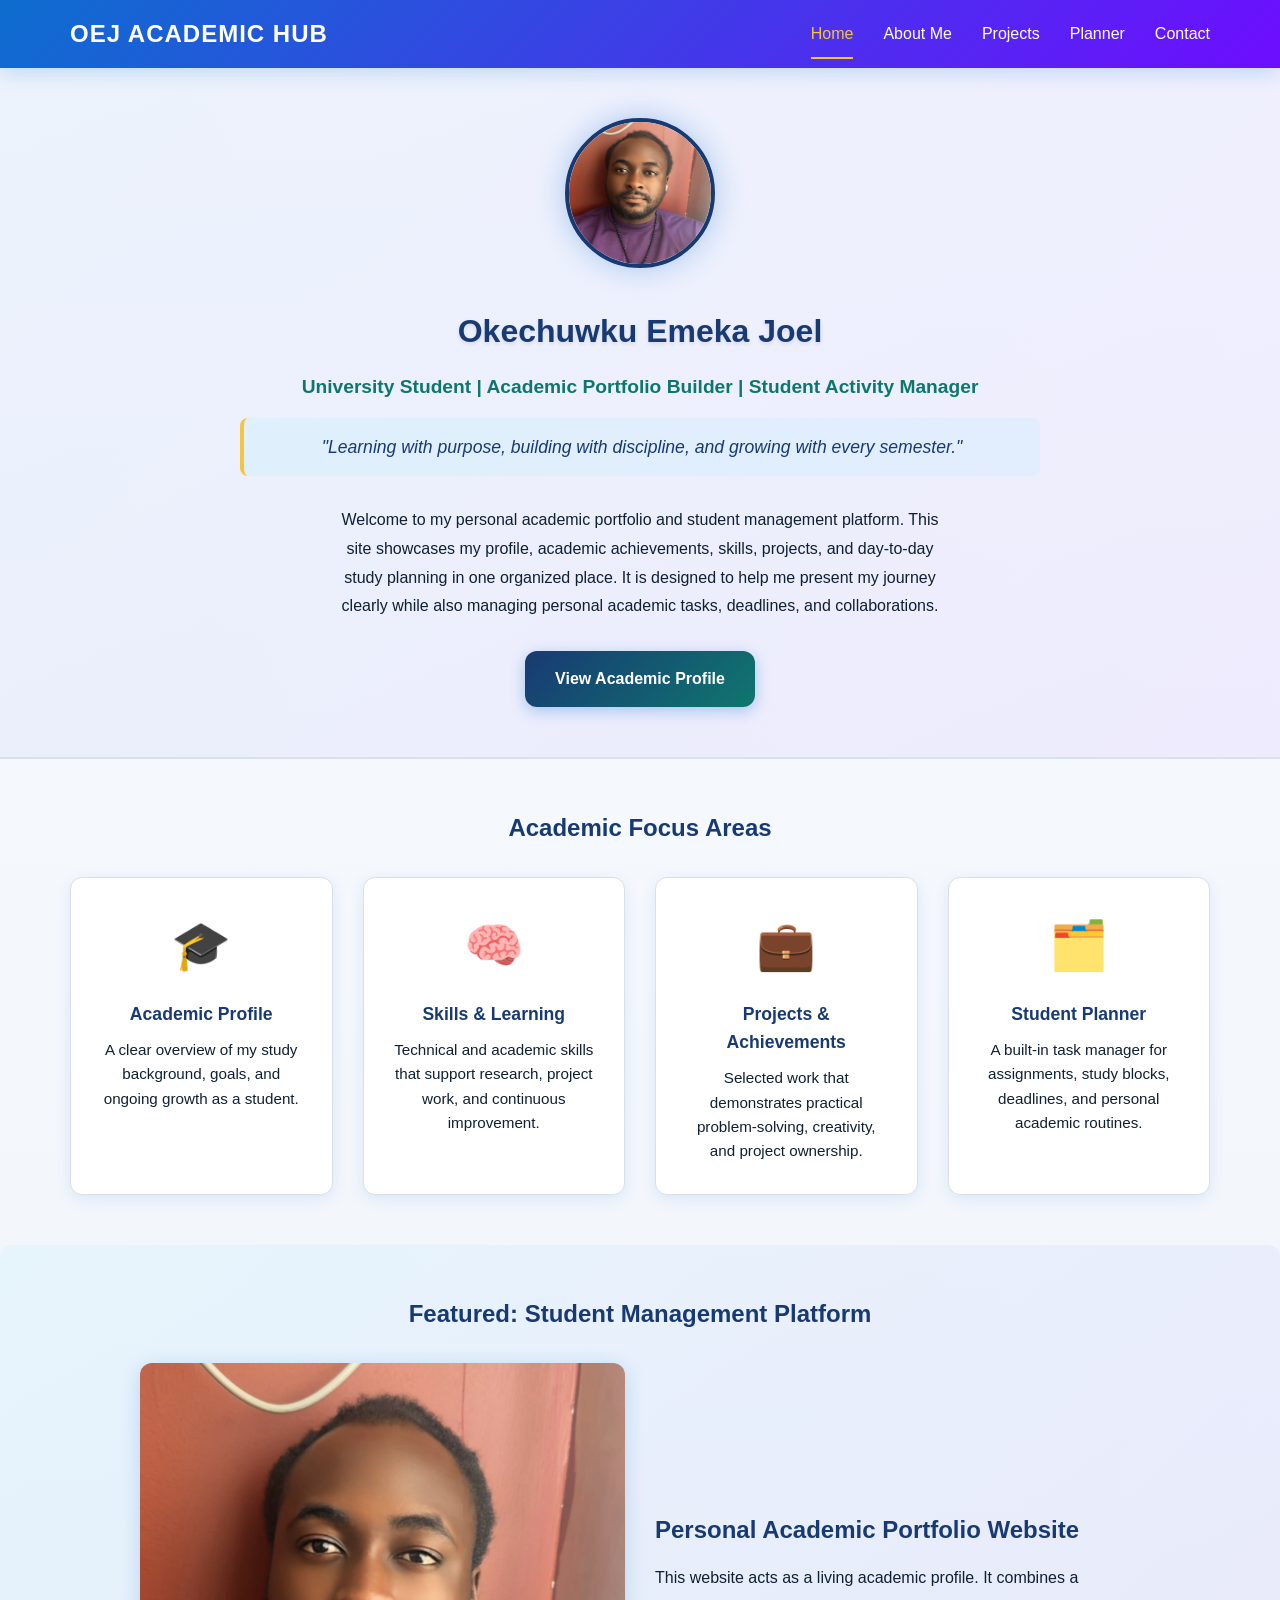
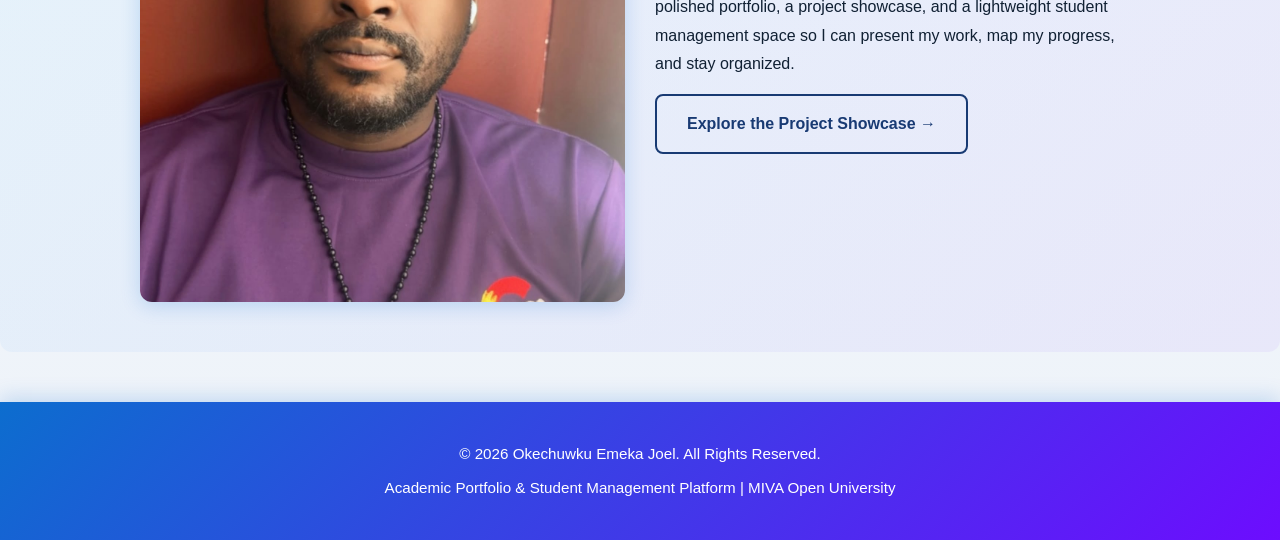
==== index.html @ 058bc2bf "Refactor portfolio into academic student hub" ====
<!DOCTYPE html>
<html lang="en">
<head>
    <!-- Meta tags for character encoding and viewport responsiveness -->
    <meta charset="UTF-8">
    <meta name="viewport" content="width=device-width, initial-scale=1.0">
    <title>Okechuwku Emeka Joel | Academic Portfolio & Student Hub</title>
    
    <!-- Link to external CSS stylesheet -->
    <link rel="stylesheet" href="css/style.css">
</head>
<body>
    <!-- Navigation bar with links to all pages -->
    <nav class="navbar">
        <div class="nav-container">
            <!-- Logo/Brand name -->
            <div class="nav-logo">
                <a href="index.html">OEJ Academic Hub</a>
            </div>
            
            <!-- Navigation menu items -->
            <ul class="nav-menu">
                <li class="nav-item">
                    <a href="index.html" class="nav-link active">Home</a>
                </li>
                <li class="nav-item">
                    <a href="about.html" class="nav-link">About Me</a>
                </li>
                <li class="nav-item">
                    <a href="projects.html" class="nav-link">Projects</a>
                </li>
                <li class="nav-item">
                    <a href="planner.html" class="nav-link">Planner</a>
                </li>
                <li class="nav-item">
                    <a href="contact.html" class="nav-link">Contact</a>
                </li>
            </ul>
        </div>
    </nav>

    <!-- Main content area -->
    <main>
        <!-- Hero section with welcome message -->
        <section class="hero">
            <div class="hero-content">
                <img src="Images/profile.jpg" alt="Okechuwku Emeka Joel" class="hero-image">

                <h1 class="hero-title">Okechuwku Emeka Joel</h1>

                <p class="hero-subtitle">University Student | Academic Portfolio Builder | Student Activity Manager</p>

                <p class="hero-motto">"Learning with purpose, building with discipline, and growing with every semester."</p>

                <p class="hero-bio">
                    Welcome to my personal academic portfolio and student management platform. This site showcases my profile, 
                    academic achievements, skills, projects, and day-to-day study planning in one organized place. It is designed 
                    to help me present my journey clearly while also managing personal academic tasks, deadlines, and collaborations.
                </p>

                <a href="about.html" class="cta-button">View Academic Profile</a>
            </div>
        </section>

        <!-- Highlights section showcasing key areas -->
        <section class="highlights">
            <h2>Academic Focus Areas</h2>
            
            <div class="highlights-grid">
                <div class="highlight-card">
                    <div class="highlight-icon">🎓</div>
                    <h3>Academic Profile</h3>
                    <p>A clear overview of my study background, goals, and ongoing growth as a student.</p>
                </div>

                <div class="highlight-card">
                    <div class="highlight-icon">🧠</div>
                    <h3>Skills & Learning</h3>
                    <p>Technical and academic skills that support research, project work, and continuous improvement.</p>
                </div>

                <div class="highlight-card">
                    <div class="highlight-icon">💼</div>
                    <h3>Projects & Achievements</h3>
                    <p>Selected work that demonstrates practical problem-solving, creativity, and project ownership.</p>
                </div>

                <div class="highlight-card">
                    <div class="highlight-icon">🗂️</div>
                    <h3>Student Planner</h3>
                    <p>A built-in task manager for assignments, study blocks, deadlines, and personal academic routines.</p>
                </div>
            </div>
        </section>

        <!-- Featured project preview section -->
        <section class="featured-project">
            <h2>Featured: Student Management Platform</h2>
            <div class="featured-content">
                <img src="Images/profile.jpg" alt="Academic portfolio preview" class="featured-image">
                <div class="featured-text">
                    <h3>Personal Academic Portfolio Website</h3>
                    <p>
                        This website acts as a living academic profile. It combines a polished portfolio, a project showcase, 
                        and a lightweight student management space so I can present my work, map my progress, and stay organized.
                    </p>
                    <a href="projects.html" class="project-link">Explore the Project Showcase →</a>
                </div>
            </div>
        </section>
    </main>

    <!-- Footer section with copyright information -->
    <footer>
        <p>&copy; 2026 Okechuwku Emeka Joel. All Rights Reserved.</p>
        <p>Academic Portfolio & Student Management Platform | MIVA Open University</p>
    </footer>
</body>
</html>
---- css/style.css ----
/* ============================================
   GLOBAL STYLES & CSS VARIABLES
   ============================================ */

/* Define custom CSS variables for consistent theming */
:root {
    /* Color scheme - Cool, futuristic light theme */
    --primary-color: #0066cc;        /* Bright cyber blue */
    --secondary-color: #00d4ff;      /* Cyan accent */
    --accent-color: #6600ff;         /* Purple accent */
    --dark-text: #1a1a2e;            /* Dark text color */
    --light-text: #ffffff;           /* Light text color */
    --light-bg: #f0f4f8;             /* Light background */
    --border-color: #e0e6ed;         /* Border color */
    --success-color: #00cc88;        /* Success green */
    --warning-color: #ff9900;        /* Warning orange */
    --error-color: #ff3333;          /* Error red */
    
    /* Typography */
    --font-primary: 'Segoe UI', Tahoma, Geneva, Verdana, sans-serif;
    --font-size-base: 16px;
    --font-size-lg: 24px;
    --font-size-xl: 32px;
    
    /* Spacing */
    --spacing-xs: 5px;
    --spacing-sm: 10px;
    --spacing-md: 15px;
    --spacing-lg: 30px;
    --spacing-xl: 50px;
    
    /* Border radius for modern look */
    --border-radius-sm: 4px;
    --border-radius-md: 8px;
    --border-radius-lg: 12px;
    
    /* Transitions for smooth animations */
    --transition: all 0.3s ease;
    --transition-fast: all 0.15s ease;
}

/* ============================================
   RESET & BASE STYLES
   ============================================ */

/* Remove default margins and padding */
* {
    margin: 0;
    padding: 0;
    box-sizing: border-box;
}

/* Body styling */
body {
    font-family: var(--font-primary);
    font-size: var(--font-size-base);
    line-height: 1.6;
    color: var(--dark-text);
    background-color: var(--light-bg);
}

/* Remove default link styling */
a {
    text-decoration: none;
    color: inherit;
}

/* List styling */
ul {
    list-style: none;
}

/* ============================================
   NAVIGATION BAR
   ============================================ */

/* Navigation bar container */
.navbar {
    background: linear-gradient(135deg, rgba(0, 102, 204, 0.95) 0%, rgba(102, 0, 255, 0.95) 100%);
    box-shadow: 0 4px 20px rgba(0, 102, 204, 0.2);
    position: sticky;
    top: 0;
    z-index: 100;
    transition: var(--transition);
}

/* Navigation inner container */
.nav-container {
    max-width: 1200px;
    margin: 0 auto;
    display: flex;
    justify-content: space-between;
    align-items: center;
    padding: var(--spacing-md) var(--spacing-lg);
}

/* Logo styling */
.nav-logo a {
    font-size: var(--font-size-lg);
    font-weight: 700;
    color: var(--light-text);
    text-transform: uppercase;
    letter-spacing: 1px;
    transition: var(--transition);
}

/* Logo hover effect */
.nav-logo a:hover {
    color: var(--secondary-color);
    text-shadow: 0 0 10px var(--secondary-color);
}

/* Navigation menu styling */
.nav-menu {
    display: flex;
    gap: var(--spacing-lg);
}

/* Navigation menu items */
.nav-item {
    position: relative;
}

/* Navigation links */
.nav-link {
    color: var(--light-text);
    font-weight: 500;
    transition: var(--transition);
    padding: var(--spacing-md) 0;
    border-bottom: 2px solid transparent;
}

/* Active navigation link */
.nav-link.active,
.nav-link:hover {
    color: var(--secondary-color);
    border-bottom-color: var(--secondary-color);
}

/* ============================================
   HERO SECTION
   ============================================ */

/* Hero section styling */
.hero {
    background: linear-gradient(135deg, rgba(0, 102, 204, 0.05) 0%, rgba(102, 0, 255, 0.05) 100%);
    padding: var(--spacing-xl) var(--spacing-lg);
    text-align: center;
    border-bottom: 2px solid var(--border-color);
}

/* Hero content wrapper */
.hero-content {
    max-width: 800px;
    margin: 0 auto;
    animation: fadeIn 0.8s ease;
}

/* Hero profile image */
.hero-image {
    width: 150px;
    height: 150px;
    border-radius: 50%;
    border: 4px solid var(--primary-color);
    margin-bottom: var(--spacing-lg);
    box-shadow: 0 0 30px rgba(0, 102, 204, 0.3);
    transition: var(--transition);
}

/* Hero image hover effect */
.hero-image:hover {
    transform: scale(1.05);
    box-shadow: 0 0 40px var(--secondary-color);
}

/* Hero title */
.hero-title {
    font-size: var(--font-size-xl);
    font-weight: 700;
    color: var(--primary-color);
    margin-bottom: var(--spacing-md);
    text-shadow: 0 2px 4px rgba(0, 0, 0, 0.1);
}

/* Hero subtitle */
.hero-subtitle {
    font-size: 1.2rem;
    color: var(--accent-color);
    margin-bottom: var(--spacing-md);
    font-weight: 600;
}

/* Hero motto */
.hero-motto {
    font-size: 1.1rem;
    color: var(--primary-color);
    font-style: italic;
    margin-bottom: var(--spacing-lg);
    padding: var(--spacing-md);
    border-left: 4px solid var(--secondary-color);
    background: rgba(0, 212, 255, 0.05);
    border-radius: var(--border-radius-md);
}

/* Hero biography */
.hero-bio {
    font-size: 1rem;
    color: var(--dark-text);
    margin-bottom: var(--spacing-lg);
    line-height: 1.8;
    max-width: 600px;
    margin-left: auto;
    margin-right: auto;
}

/* Call-to-action button */
.cta-button {
    display: inline-block;
    background: linear-gradient(135deg, var(--primary-color) 0%, var(--accent-color) 100%);
    color: var(--light-text);
    padding: var(--spacing-md) var(--spacing-lg);
    border-radius: var(--border-radius-lg);
    font-weight: 600;
    transition: var(--transition);
    box-shadow: 0 4px 15px rgba(0, 102, 204, 0.3);
    cursor: pointer;
    border: none;
}

/* Button hover effect */
.cta-button:hover {
    transform: translateY(-2px);
    box-shadow: 0 8px 25px rgba(0, 102, 204, 0.5);
}

/* ============================================
   HIGHLIGHTS SECTION
   ============================================ */

/* Highlights section */
.highlights {
    max-width: 1200px;
    margin: var(--spacing-xl) auto;
    padding: 0 var(--spacing-lg);
}

/* Highlights title */
.highlights h2 {
    text-align: center;
    font-size: var(--font-size-lg);
    color: var(--primary-color);
    margin-bottom: var(--spacing-lg);
}

/* Highlights grid layout */
.highlights-grid {
    display: grid;
    grid-template-columns: repeat(auto-fit, minmax(250px, 1fr));
    gap: var(--spacing-lg);
}

/* Highlight card styling */
.highlight-card {
    background: var(--light-text);
    padding: var(--spacing-lg);
    border-radius: var(--border-radius-lg);
    text-align: center;
    box-shadow: 0 4px 15px rgba(0, 102, 204, 0.1);
    transition: var(--transition);
    border: 1px solid var(--border-color);
}

/* Highlight card hover effect */
.highlight-card:hover {
    transform: translateY(-5px);
    box-shadow: 0 8px 30px rgba(0, 102, 204, 0.2);
    border-color: var(--secondary-color);
}

/* Highlight icon */
.highlight-icon {
    font-size: 3rem;
    margin-bottom: var(--spacing-md);
}

/* Highlight card heading */
.highlight-card h3 {
    color: var(--primary-color);
    margin-bottom: var(--spacing-sm);
    font-size: 1.1rem;
}

/* Highlight card paragraph */
.highlight-card p {
    color: var(--dark-text);
    font-size: 0.95rem;
    line-height: 1.6;
}

/* ============================================
   FEATURED PROJECT SECTION
   ============================================ */

/* Featured project section */
.featured-project {
    background: linear-gradient(135deg, rgba(0, 212, 255, 0.05) 0%, rgba(102, 0, 255, 0.05) 100%);
    padding: var(--spacing-xl) var(--spacing-lg);
    margin: var(--spacing-xl) 0;
    border-radius: var(--border-radius-lg);
}

/* Featured project heading */
.featured-project h2 {
    text-align: center;
    font-size: var(--font-size-lg);
    color: var(--primary-color);
    margin-bottom: var(--spacing-lg);
}

/* Featured content layout */
.featured-content {
    max-width: 1000px;
    margin: 0 auto;
    display: grid;
    grid-template-columns: 1fr 1fr;
    gap: var(--spacing-lg);
    align-items: center;
}

/* Featured image */
.featured-image {
    width: 100%;
    border-radius: var(--border-radius-lg);
    box-shadow: 0 4px 20px rgba(0, 102, 204, 0.2);
    transition: var(--transition);
}

/* Featured image hover effect */
.featured-image:hover {
    transform: scale(1.02);
}

/* Featured text content */
.featured-text h3 {
    font-size: 1.5rem;
    color: var(--primary-color);
    margin-bottom: var(--spacing-md);
}

/* Featured text paragraph */
.featured-text p {
    color: var(--dark-text);
    margin-bottom: var(--spacing-md);
    line-height: 1.8;
}

/* Project link button */
.project-link {
    display: inline-block;
    color: var(--primary-color);
    font-weight: 600;
    padding: var(--spacing-md) var(--spacing-lg);
    border: 2px solid var(--primary-color);
    border-radius: var(--border-radius-md);
    transition: var(--transition);
}

/* Project link hover effect */
.project-link:hover {
    background: var(--primary-color);
    color: var(--light-text);
}

/* ============================================
   PAGE HEADER SECTION
   ============================================ */

/* Page header styling */
.page-header {
    background: linear-gradient(135deg, rgba(0, 102, 204, 0.1) 0%, rgba(102, 0, 255, 0.1) 100%);
    padding: var(--spacing-xl) var(--spacing-lg);
    text-align: center;
    border-bottom: 2px solid var(--border-color);
    margin-bottom: var(--spacing-xl);
}

/* Page header title */
.page-header h1 {
    font-size: var(--font-size-xl);
    color: var(--primary-color);
    margin-bottom: var(--spacing-md);
}

/* Page header subtitle */
.page-header p {
    font-size: 1.1rem;
    color: var(--accent-color);
}

/* ============================================
   ABOUT SECTION
   ============================================ */

/* About section styling */
.about-section {
    max-width: 1200px;
    margin: var(--spacing-xl) auto;
    padding: 0 var(--spacing-lg);
}

/* Alternate about section styling */
.about-section.alternate {
    background: rgba(0, 212, 255, 0.03);
    padding: var(--spacing-xl) var(--spacing-lg);
    border-radius: var(--border-radius-lg);
}

/* About container layout */
.about-container {
    display: grid;
    grid-template-columns: 1fr 1fr;
    gap: var(--spacing-lg);
    align-items: center;
}

/* About text column */
.about-text-column h2 {
    font-size: var(--font-size-lg);
    color: var(--primary-color);
    margin-bottom: var(--spacing-md);
}

/* About text paragraph */
.about-text-column p {
    color: var(--dark-text);
    margin-bottom: var(--spacing-md);
    line-height: 1.8;
}

/* Aspirations list */
.aspirations-list {
    list-style-position: inside;
    margin: var(--spacing-md) 0;
}

/* Aspirations list item */
.aspirations-list li {
    color: var(--dark-text);
    margin-bottom: var(--spacing-sm);
    padding-left: var(--spacing-md);
    border-left: 2px solid var(--secondary-color);
    padding-left: var(--spacing-md);
}

/* About image column */
.about-image-column {
    text-align: center;
}

/* About images */
.about-image {
    max-width: 100%;
    border-radius: var(--border-radius-lg);
    box-shadow: 0 4px 20px rgba(0, 102, 204, 0.2);
}

/* ============================================
   SKILLS SECTION
   ============================================ */

/* Skills section */
.skills-section {
    max-width: 1200px;
    margin: var(--spacing-xl) auto;
    padding: 0 var(--spacing-lg);
}

/* Section subtitle */
.section-subtitle {
    text-align: center;
    color: var(--accent-color);
    margin-bottom: var(--spacing-lg);
}

/* Skills table styling */
.skills-table {
    width: 100%;
    border-collapse: collapse;
    background: var(--light-text);
    border-radius: var(--border-radius-lg);
    overflow: hidden;
    box-shadow: 0 4px 15px rgba(0, 102, 204, 0.1);
}

/* Table header */
.skills-table thead {
    background: linear-gradient(135deg, var(--primary-color) 0%, var(--accent-color) 100%);
    color: var(--light-text);
}

/* Table header cells */
.skills-table th {
    padding: var(--spacing-md);
    text-align: left;
    font-weight: 600;
}

/* Table data cells */
.skills-table td {
    padding: var(--spacing-md);
    border-bottom: 1px solid var(--border-color);
}

/* Table rows hover effect */
.skills-table tbody tr:hover {
    background: rgba(0, 212, 255, 0.05);
}

/* Proficiency labels */
.proficiency-advanced {
    color: var(--success-color);
    font-weight: 600;
}

.proficiency-intermediate {
    color: var(--warning-color);
    font-weight: 600;
}

/* ============================================
   HOBBIES SECTION
   ============================================ */

/* Hobbies section */
.hobbies-section {
    max-width: 1200px;
    margin: var(--spacing-xl) auto;
    padding: 0 var(--spacing-lg);
}

/* Hobbies section heading */
.hobbies-section h2 {
    text-align: center;
    font-size: var(--font-size-lg);
    color: var(--primary-color);
    margin-bottom: var(--spacing-lg);
}

/* Hobbies grid layout */
.hobbies-grid {
    display: grid;
    grid-template-columns: repeat(auto-fit, minmax(250px, 1fr));
    gap: var(--spacing-lg);
}

/* Hobby card styling */
.hobby-card {
    background: var(--light-text);
    padding: var(--spacing-lg);
    border-radius: var(--border-radius-lg);
    text-align: center;
    box-shadow: 0 4px 15px rgba(0, 102, 204, 0.1);
    transition: var(--transition);
    border: 2px solid transparent;
}

/* Hobby card hover effect */
.hobby-card:hover {
    border-color: var(--secondary-color);
    box-shadow: 0 8px 25px rgba(0, 212, 255, 0.2);
    transform: translateY(-3px);
}

/* Hobby icon */
.hobby-icon {
    font-size: 2.5rem;
    margin-bottom: var(--spacing-md);
}

/* Hobby card heading */
.hobby-card h3 {
    color: var(--primary-color);
    margin-bottom: var(--spacing-sm);
}

/* Hobby card text */
.hobby-card p {
    color: var(--dark-text);
    font-size: 0.95rem;
}

/* ============================================
   PROJECTS SECTION
   ============================================ */

/* Projects section */
.projects-section {
    max-width: 1200px;
    margin: var(--spacing-xl) auto;
    padding: 0 var(--spacing-lg);
}

/* Projects container */
.projects-container {
    display: grid;
    grid-template-columns: repeat(auto-fit, minmax(350px, 1fr));
    gap: var(--spacing-lg);
}

/* Project card styling */
.project-card {
    background: var(--light-text);
    border-radius: var(--border-radius-lg);
    overflow: hidden;
    box-shadow: 0 4px 15px rgba(0, 102, 204, 0.1);
    transition: var(--transition);
    border: 1px solid var(--border-color);
}

/* Project card hover effect */
.project-card:hover {
    transform: translateY(-8px);
    box-shadow: 0 12px 30px rgba(0, 102, 204, 0.2);
}

/* Project image wrapper */
.project-image-wrapper {
    position: relative;
    overflow: hidden;
    height: 250px;
}

/* Project image */
.project-image {
    width: 100%;
    height: 100%;
    object-fit: cover;
    transition: var(--transition);
}

/* Project card hover image effect */
.project-card:hover .project-image {
    transform: scale(1.08);
}

/* Project overlay on hover */
.project-overlay {
    position: absolute;
    top: 0;
    left: 0;
    width: 100%;
    height: 100%;
    background: rgba(0, 102, 204, 0.85);
    display: flex;
    align-items: center;
    justify-content: center;
    opacity: 0;
    transition: var(--transition);
}

/* Project card hover overlay effect */
.project-card:hover .project-overlay {
    opacity: 1;
}

/* Project visit button */
.project-visit-btn {
    background: var(--secondary-color);
    color: var(--dark-text);
    padding: var(--spacing-md) var(--spacing-lg);
    border-radius: var(--border-radius-md);
    font-weight: 600;
    transition: var(--transition);
}

/* Project visit button hover */
.project-visit-btn:hover {
    background: var(--light-text);
}

/* Project content */
.project-content {
    padding: var(--spacing-lg);
}

/* Project heading */
.project-content h3 {
    color: var(--primary-color);
    margin-bottom: var(--spacing-sm);
    font-size: 1.2rem;
}

/* Project category */
.project-category {
    color: var(--accent-color);
    font-size: 0.85rem;
    margin-bottom: var(--spacing-md);
    font-weight: 600;
}

/* Project description */
.project-description {
    color: var(--dark-text);
    margin-bottom: var(--spacing-md);
    line-height: 1.6;
    font-size: 0.95rem;
}

/* Project tech tags container */
.project-tech {
    display: flex;
    flex-wrap: wrap;
    gap: var(--spacing-sm);
    margin-bottom: var(--spacing-md);
}

/* Tech tag styling */
.tech-tag {
    background: rgba(0, 102, 204, 0.1);
    color: var(--primary-color);
    padding: var(--spacing-xs) var(--spacing-sm);
    border-radius: var(--border-radius-sm);
    font-size: 0.8rem;
    border: 1px solid rgba(0, 102, 204, 0.2);
}

/* Project links container */
.project-links {
    display: flex;
    gap: var(--spacing-md);
}

/* Project link button */
.project-link-btn {
    flex: 1;
    text-align: center;
    padding: var(--spacing-md);
    background: var(--primary-color);
    color: var(--light-text);
    border-radius: var(--border-radius-md);
    font-weight: 600;
    transition: var(--transition);
    border: 2px solid var(--primary-color);
}

/* Project link button hover */
.project-link-btn:hover {
    background: transparent;
    color: var(--primary-color);
}

/* Secondary project link button */
.project-link-btn.secondary {
    background: transparent;
    color: var(--primary-color);
    border-color: var(--primary-color);
}

/* Secondary project link button hover */
.project-link-btn.secondary:hover {
    background: var(--primary-color);
    color: var(--light-text);
}

/* ============================================
   PROJECT STATS SECTION
   ============================================ */

/* Project stats section */
.project-stats {
    max-width: 1200px;
    margin: var(--spacing-xl) auto;
    padding: var(--spacing-xl) var(--spacing-lg);
    background: linear-gradient(135deg, rgba(0, 102, 204, 0.05) 0%, rgba(102, 0, 255, 0.05) 100%);
    border-radius: var(--border-radius-lg);
}

/* Project stats heading */
.project-stats h2 {
    text-align: center;
    color: var(--primary-color);
    margin-bottom: var(--spacing-lg);
}

/* Stats grid */
.stats-grid {
    display: grid;
    grid-template-columns: repeat(auto-fit, minmax(200px, 1fr));
    gap: var(--spacing-lg);
}

/* Stat box styling */
.stat-box {
    background: var(--light-text);
    padding: var(--spacing-lg);
    border-radius: var(--border-radius-lg);
    text-align: center;
    box-shadow: 0 4px 15px rgba(0, 102, 204, 0.1);
    transition: var(--transition);
}

/* Stat box hover effect */
.stat-box:hover {
    transform: translateY(-5px);
    box-shadow: 0 8px 25px rgba(0, 102, 204, 0.2);
}

/* Stat number */
.stat-box h3 {
    font-size: var(--font-size-lg);
    color: var(--primary-color);
    margin-bottom: var(--spacing-md);
}

/* Stat label */
.stat-box p {
    color: var(--dark-text);
    font-weight: 600;
}

/* ============================================
   PLANNER SECTION
   ============================================ */

/* Planner section */
.planner-section {
    max-width: 1200px;
    margin: var(--spacing-xl) auto;
    padding: 0 var(--spacing-lg);
}

/* Planner container */
.planner-container {
    display: grid;
    grid-template-columns: 1fr 1fr;
    gap: var(--spacing-lg);
}

/* Task input container */
.task-input-container {
    background: var(--light-text);
    padding: var(--spacing-lg);
    border-radius: var(--border-radius-lg);
    box-shadow: 0 4px 15px rgba(0, 102, 204, 0.1);
}

/* Task form styling */
.task-form {
    display: flex;
    flex-direction: column;
}

/* Form group */
.form-group {
    margin-bottom: var(--spacing-lg);
}

/* Form label */
.form-group label {
    display: block;
    margin-bottom: var(--spacing-sm);
    font-weight: 600;
    color: var(--primary-color);
}

/* Form input fields */
.form-group input,
.form-group textarea,
.form-group select {
    width: 100%;
    padding: var(--spacing-md);
    border: 1px solid var(--border-color);
    border-radius: var(--border-radius-md);
    font-family: var(--font-primary);
    font-size: var(--font-size-base);
    transition: var(--transition);
}

/* Form field focus effect */
.form-group input:focus,
.form-group textarea:focus,
.form-group select:focus {
    outline: none;
    border-color: var(--primary-color);
    box-shadow: 0 0 0 3px rgba(0, 102, 204, 0.1);
}

/* Add task button */
.add-task-btn {
    background: linear-gradient(135deg, var(--primary-color) 0%, var(--accent-color) 100%);
    color: var(--light-text);
    padding: var(--spacing-md) var(--spacing-lg);
    border: none;
    border-radius: var(--border-radius-md);
    font-weight: 600;
    cursor: pointer;
    transition: var(--transition);
}

/* Add task button hover */
.add-task-btn:hover {
    transform: translateY(-2px);
    box-shadow: 0 4px 15px rgba(0, 102, 204, 0.3);
}

/* Planner stats */
.planner-stats {
    display: grid;
    grid-template-columns: 1fr;
    gap: var(--spacing-md);
}

/* Stat item */
.stat-item {
    background: var(--light-text);
    padding: var(--spacing-md) var(--spacing-lg);
    border-radius: var(--border-radius-md);
    display: flex;
    justify-content: space-between;
    align-items: center;
    box-shadow: 0 2px 10px rgba(0, 102, 204, 0.1);
}

/* Stat label */
.stat-label {
    color: var(--dark-text);
    font-weight: 600;
}

/* Stat value */
.stat-value {
    color: var(--primary-color);
    font-size: 1.3rem;
    font-weight: 700;
}

/* Clear all button */
.clear-all-btn {
    background: var(--error-color);
    color: var(--light-text);
    padding: var(--spacing-md);
    border: none;
    border-radius: var(--border-radius-md);
    font-weight: 600;
    cursor: pointer;
    transition: var(--transition);
}

/* Clear all button hover */
.clear-all-btn:hover {
    background: #cc0000;
}

/* Tasks list container */
.tasks-list-container {
    grid-column: 1 / -1;
    background: var(--light-text);
    padding: var(--spacing-lg);
    border-radius: var(--border-radius-lg);
    box-shadow: 0 4px 15px rgba(0, 102, 204, 0.1);
}

/* Filter buttons */
.filter-buttons {
    display: flex;
    gap: var(--spacing-md);
    margin-bottom: var(--spacing-lg);
}

/* Filter button */
.filter-btn {
    padding: var(--spacing-md) var(--spacing-lg);
    background: transparent;
    border: 2px solid var(--border-color);
    border-radius: var(--border-radius-md);
    cursor: pointer;
    transition: var(--transition);
    color: var(--dark-text);
    font-weight: 600;
}

/* Active filter button */
.filter-btn.active {
    background: var(--primary-color);
    border-color: var(--primary-color);
    color: var(--light-text);
}

/* Task list */
.task-list {
    list-style: none;
}

/* Task item styling */
.task-item {
    background: rgba(0, 212, 255, 0.03);
    padding: var(--spacing-md);
    margin-bottom: var(--spacing-md);
    border-left: 4px solid var(--secondary-color);
    border-radius: var(--border-radius-md);
    display: flex;
    justify-content: space-between;
    align-items: center;
    transition: var(--transition);
}

/* Task item hover effect */
.task-item:hover {
    box-shadow: 0 2px 8px rgba(0, 102, 204, 0.1);
}

/* Task item content */
.task-item-content {
    flex: 1;
}

/* Task item title */
.task-item-title {
    font-weight: 600;
    color: var(--dark-text);
    margin-bottom: var(--spacing-xs);
}

/* Task item completed style */
.task-item.completed .task-item-title {
    text-decoration: line-through;
    color: var(--success-color);
}

/* Task item due date */
.task-item-due {
    font-size: 0.85rem;
    color: var(--accent-color);
}

/* Task item priority */
.task-priority {
    display: inline-block;
    padding: var(--spacing-xs) var(--spacing-sm);
    border-radius: var(--border-radius-sm);
    font-size: 0.75rem;
    font-weight: 600;
    margin-right: var(--spacing-sm);
}

/* High priority */
.task-priority.high {
    background: rgba(255, 51, 51, 0.2);
    color: var(--error-color);
}

/* Medium priority */
.task-priority.medium {
    background: rgba(255, 153, 0, 0.2);
    color: var(--warning-color);
}

/* Low priority */
.task-priority.low {
    background: rgba(0, 204, 136, 0.2);
    color: var(--success-color);
}

/* Task buttons */
.task-buttons {
    display: flex;
    gap: var(--spacing-md);
}

/* Task action button */
.task-btn {
    padding: var(--spacing-sm) var(--spacing-md);
    border: none;
    border-radius: var(--border-radius-sm);
    cursor: pointer;
    font-weight: 600;
    transition: var(--transition);
    font-size: 0.85rem;
}

/* Complete button */
.complete-btn {
    background: var(--success-color);
    color: var(--light-text);
}

.complete-btn:hover {
    background: #00aa66;
}

/* Delete button */
.delete-btn {
    background: var(--error-color);
    color: var(--light-text);
}

.delete-btn:hover {
    background: #cc0000;
}

/* Empty state message */
.empty-state {
    text-align: center;
    padding: var(--spacing-xl);
    color: var(--accent-color);
    font-size: 1.1rem;
}

/* Planner tips section */
.planner-tips {
    max-width: 1200px;
    margin: var(--spacing-xl) auto;
    padding: var(--spacing-lg);
}

/* Tips list */
.tips-list {
    display: grid;
    grid-template-columns: repeat(auto-fit, minmax(250px, 1fr));
    gap: var(--spacing-lg);
}

/* Tips list item */
.tips-list li {
    background: var(--light-text);
    padding: var(--spacing-lg);
    border-radius: var(--border-radius-lg);
    border-left: 4px solid var(--secondary-color);
    box-shadow: 0 2px 10px rgba(0, 102, 204, 0.1);
}

/* Tips list item strong */
.tips-list li strong {
    color: var(--primary-color);
}

/* ============================================
   CONTACT SECTION
   ============================================ */

/* Contact section */
.contact-section {
    max-width: 1200px;
    margin: var(--spacing-xl) auto;
    padding: 0 var(--spacing-lg);
}

/* Contact container */
.contact-container {
    display: grid;
    grid-template-columns: 2fr 1fr;
    gap: var(--spacing-lg);
}

/* Contact form wrapper */
.contact-form-wrapper {
    background: var(--light-text);
    padding: var(--spacing-lg);
    border-radius: var(--border-radius-lg);
    box-shadow: 0 4px 15px rgba(0, 102, 204, 0.1);
}

/* Contact form heading */
.contact-form-wrapper h2 {
    color: var(--primary-color);
    margin-bottom: var(--spacing-lg);
}

/* Contact form */
.contact-form {
    display: flex;
    flex-direction: column;
}

/* Submit button */
.submit-btn {
    background: linear-gradient(135deg, var(--primary-color) 0%, var(--accent-color) 100%);
    color: var(--light-text);
    padding: var(--spacing-md) var(--spacing-lg);
    border: none;
    border-radius: var(--border-radius-md);
    font-weight: 600;
    cursor: pointer;
    transition: var(--transition);
}

/* Submit button hover */
.submit-btn:hover {
    transform: translateY(-2px);
    box-shadow: 0 4px 15px rgba(0, 102, 204, 0.3);
}

/* Error message */
.error-message {
    color: var(--error-color);
    font-size: 0.8rem;
    margin-top: var(--spacing-xs);
    display: none;
}

/* Show error message */
.error-message.show {
    display: block;
}

/* Success message */
.success-message {
    background: rgba(0, 204, 136, 0.1);
    color: var(--success-color);
    padding: var(--spacing-md);
    border-radius: var(--border-radius-md);
    margin-top: var(--spacing-lg);
    border-left: 4px solid var(--success-color);
    font-weight: 600;
}

/* Contact info */
.contact-info {
    background: var(--light-text);
    padding: var(--spacing-lg);
    border-radius: var(--border-radius-lg);
    box-shadow: 0 4px 15px rgba(0, 102, 204, 0.1);
    height: fit-content;
}

/* Contact info heading */
.contact-info h2 {
    color: var(--primary-color);
    margin-bottom: var(--spacing-lg);
}

/* Contact item */
.contact-item {
    margin-bottom: var(--spacing-lg);
}

/* Contact item heading */
.contact-item h3 {
    color: var(--primary-color);
    margin-bottom: var(--spacing-sm);
}

/* Contact item paragraph */
.contact-item p {
    color: var(--dark-text);
    line-height: 1.6;
}

/* Contact item link */
.contact-item a {
    color: var(--primary-color);
    transition: var(--transition);
}

/* Contact item link hover */
.contact-item a:hover {
    color: var(--secondary-color);
}

/* Social links */
.social-links {
    display: flex;
    gap: var(--spacing-md);
}

/* Social link button */
.social-link {
    display: inline-block;
    padding: var(--spacing-md) var(--spacing-lg);
    background: rgba(0, 102, 204, 0.1);
    color: var(--primary-color);
    border-radius: var(--border-radius-md);
    transition: var(--transition);
    border: 1px solid rgba(0, 102, 204, 0.2);
}

/* Social link hover effect */
.social-link:hover {
    background: var(--primary-color);
    color: var(--light-text);
}

/* Response time styling */
.response-time {
    background: linear-gradient(135deg, rgba(0, 212, 255, 0.05) 0%, rgba(102, 0, 255, 0.05) 100%);
    padding: var(--spacing-md);
    border-radius: var(--border-radius-md);
    border-left: 4px solid var(--secondary-color);
}

/* ============================================
   FAQ SECTION
   ============================================ */

/* FAQ section */
.faq-section {
    max-width: 1200px;
    margin: var(--spacing-xl) auto;
    padding: var(--spacing-xl) var(--spacing-lg);
}

/* FAQ heading */
.faq-section h2 {
    text-align: center;
    color: var(--primary-color);
    margin-bottom: var(--spacing-lg);
    font-size: var(--font-size-lg);
}

/* FAQ container */
.faq-container {
    display: grid;
    grid-template-columns: repeat(auto-fit, minmax(300px, 1fr));
    gap: var(--spacing-lg);
}

/* FAQ item styling */
.faq-item {
    background: var(--light-text);
    padding: var(--spacing-lg);
    border-radius: var(--border-radius-lg);
    box-shadow: 0 4px 15px rgba(0, 102, 204, 0.1);
    transition: var(--transition);
}

/* FAQ item hover effect */
.faq-item:hover {
    box-shadow: 0 8px 25px rgba(0, 102, 204, 0.2);
    transform: translateY(-3px);
}

/* FAQ item heading */
.faq-item h3 {
    color: var(--primary-color);
    margin-bottom: var(--spacing-md);
}

/* FAQ item paragraph */
.faq-item p {
    color: var(--dark-text);
    line-height: 1.8;
}

/* ============================================
   FOOTER
   ============================================ */

/* Footer styling */
footer {
    background: linear-gradient(135deg, rgba(0, 102, 204, 0.95) 0%, rgba(102, 0, 255, 0.95) 100%);
    color: var(--light-text);
    text-align: center;
    padding: var(--spacing-lg);
    margin-top: var(--spacing-xl);
    box-shadow: 0 -4px 20px rgba(0, 102, 204, 0.2);
}

/* Footer paragraph */
footer p {
    margin: var(--spacing-sm) 0;
    font-size: 0.95rem;
}

/* ============================================
   ANIMATIONS
   ============================================ */

/* Fade in animation */
@keyframes fadeIn {
    from {
        opacity: 0;
        transform: translateY(20px);
    }
    to {
        opacity: 1;
        transform: translateY(0);
    }
}

/* Slide in animation */
@keyframes slideIn {
    from {
        opacity: 0;
        transform: translateX(-20px);
    }
    to {
        opacity: 1;
        transform: translateX(0);
    }
}

/* ============================================
   RESPONSIVE DESIGN
   ============================================ */

/* Tablets and smaller screens */
@media (max-width: 768px) {
    /* Navigation menu stack vertically */
    .nav-menu {
        flex-direction: column;
        gap: var(--spacing-md);
    }
    
    /* Hero section adjust */
    .hero-title {
        font-size: 2rem;
    }
    
    /* About container single column */
    .about-container {
        grid-template-columns: 1fr;
    }
    
    /* Contact container single column */
    .contact-container {
        grid-template-columns: 1fr;
    }
    
    /* Planner container single column */
    .planner-container {
        grid-template-columns: 1fr;
    }
    
    /* Featured content single column */
    .featured-content {
        grid-template-columns: 1fr;
    }
    
    /* Table responsive */
    .skills-table {
        font-size: 0.9rem;
    }
    
    .skills-table th,
    .skills-table td {
        padding: var(--spacing-sm);
    }
}

/* Mobile phones */
@media (max-width: 480px) {
    /* Global spacing adjustment */
    :root {
        --spacing-lg: 20px;
        --spacing-xl: 30px;
        --font-size-lg: 20px;
        --font-size-xl: 24px;
    }
    
    /* Navigation container adjust */
    .nav-container {
        flex-direction: column;
        gap: var(--spacing-md);
    }
    
    /* Page header adjust */
    .page-header {
        padding: var(--spacing-lg);
    }
    
    /* Hero image smaller */
    .hero-image {
        width: 100px;
        height: 100px;
    }
    
    /* Grid single column on mobile */
    .highlights-grid,
    .hobbies-grid,
    .projects-container,
    .stats-grid,
    .faq-container {
        grid-template-columns: 1fr;
    }
    
    /* Filter buttons stack */
    .filter-buttons {
        flex-direction: column;
    }
    
    /* Task buttons adjust */
    .task-buttons {
        flex-direction: column;
    }
    
    /* Social links single column */
    .social-links {
        flex-direction: column;
    }
    
    .social-link {
        width: 100%;
        text-align: center;
    }
}

/* ============================================
   ACADEMIC PORTFOLIO OVERRIDES
   ============================================ */

:root {
    --primary-color: #183a73;
    --secondary-color: #f4c542;
    --accent-color: #0f766e;
    --dark-text: #102033;
    --light-text: #ffffff;
    --light-bg: #f6f8fb;
    --border-color: #d8e0ea;
    --success-color: #2d8f63;
    --warning-color: #c47f00;
    --error-color: #c24141;
}

body {
    background: linear-gradient(180deg, #f9fbff 0%, #eef3f9 100%);
}

.task-status {
    display: inline-block;
    margin-top: var(--spacing-sm);
    padding: 4px 10px;
    border-radius: 999px;
    font-size: 0.78rem;
    font-weight: 700;
    letter-spacing: 0.02em;
    text-transform: uppercase;
}

.task-status.soon {
    background: rgba(244, 197, 66, 0.18);
    color: #9a6700;
}

.task-status.today {
    background: rgba(45, 143, 99, 0.16);
    color: var(--success-color);
}

.task-status.overdue {
    background: rgba(194, 65, 65, 0.14);
    color: var(--error-color);
}

.task-item.completed .task-status {
    opacity: 0.75;
}
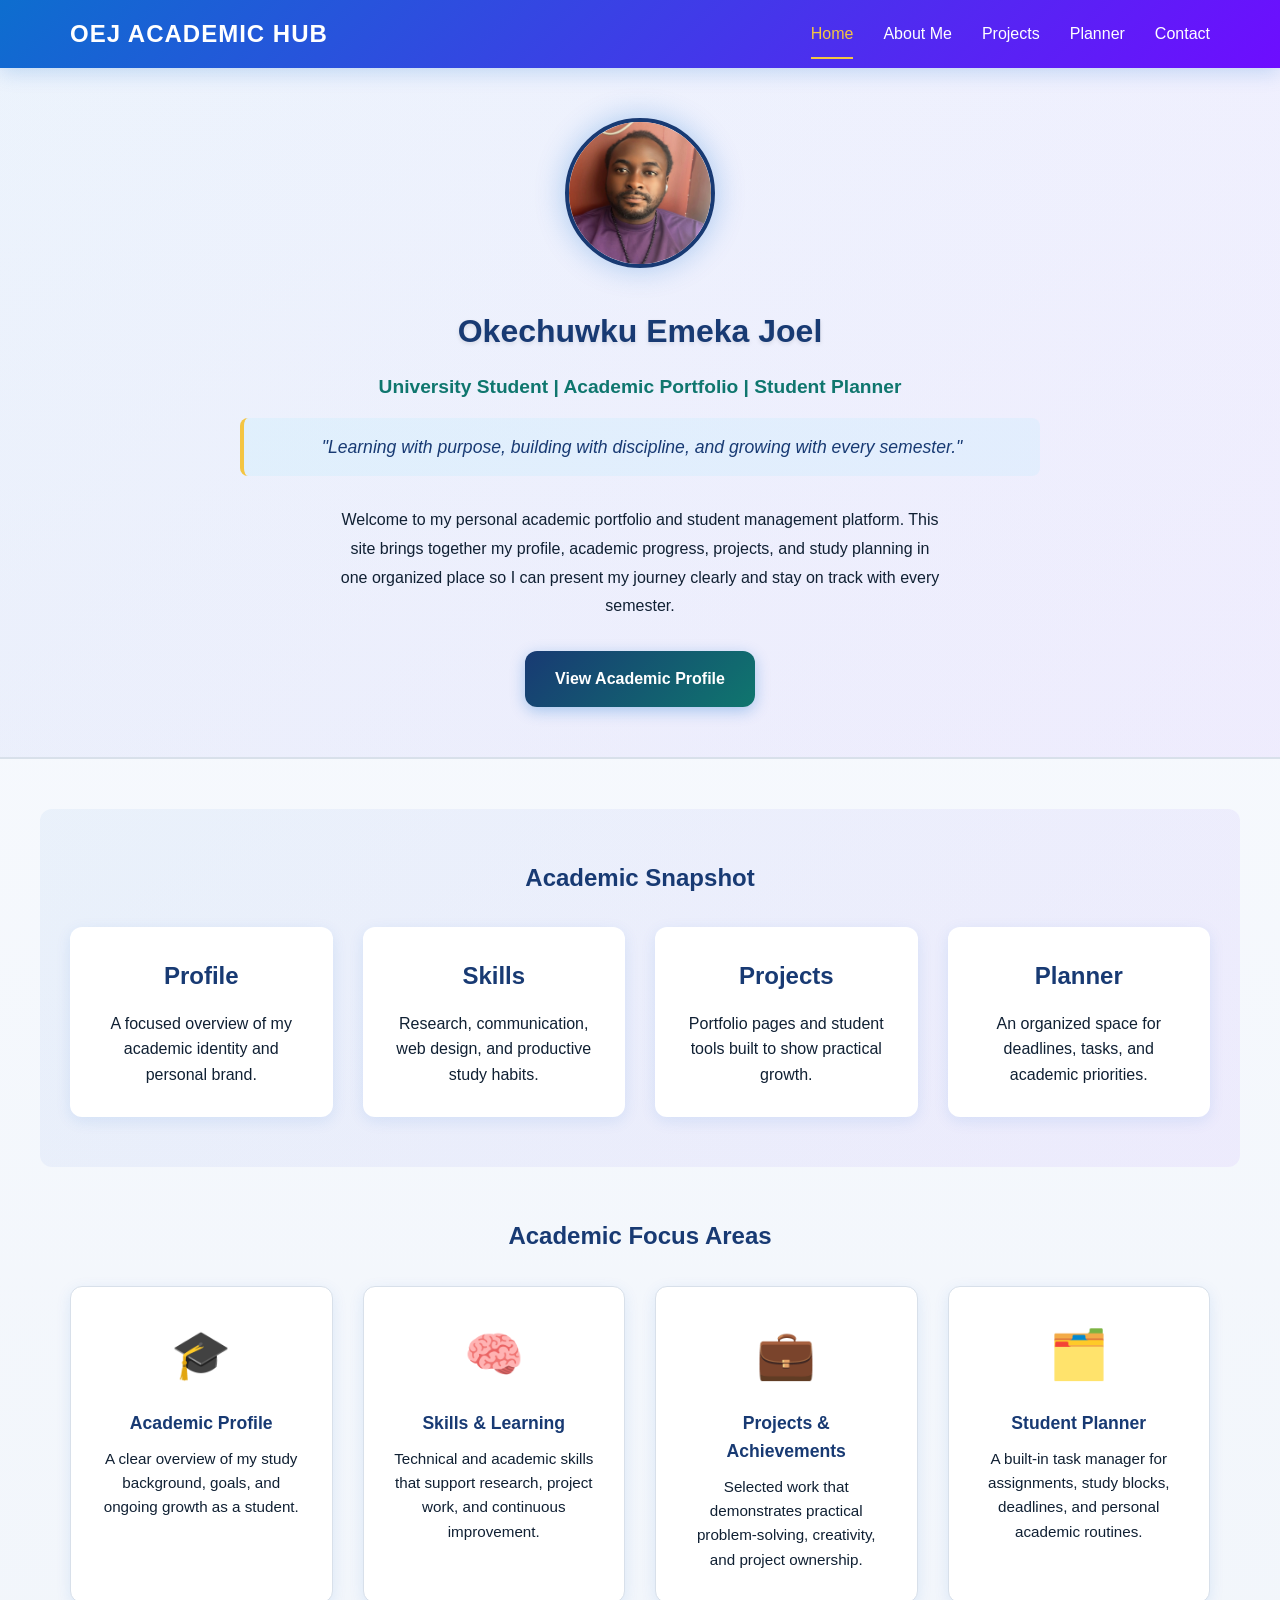
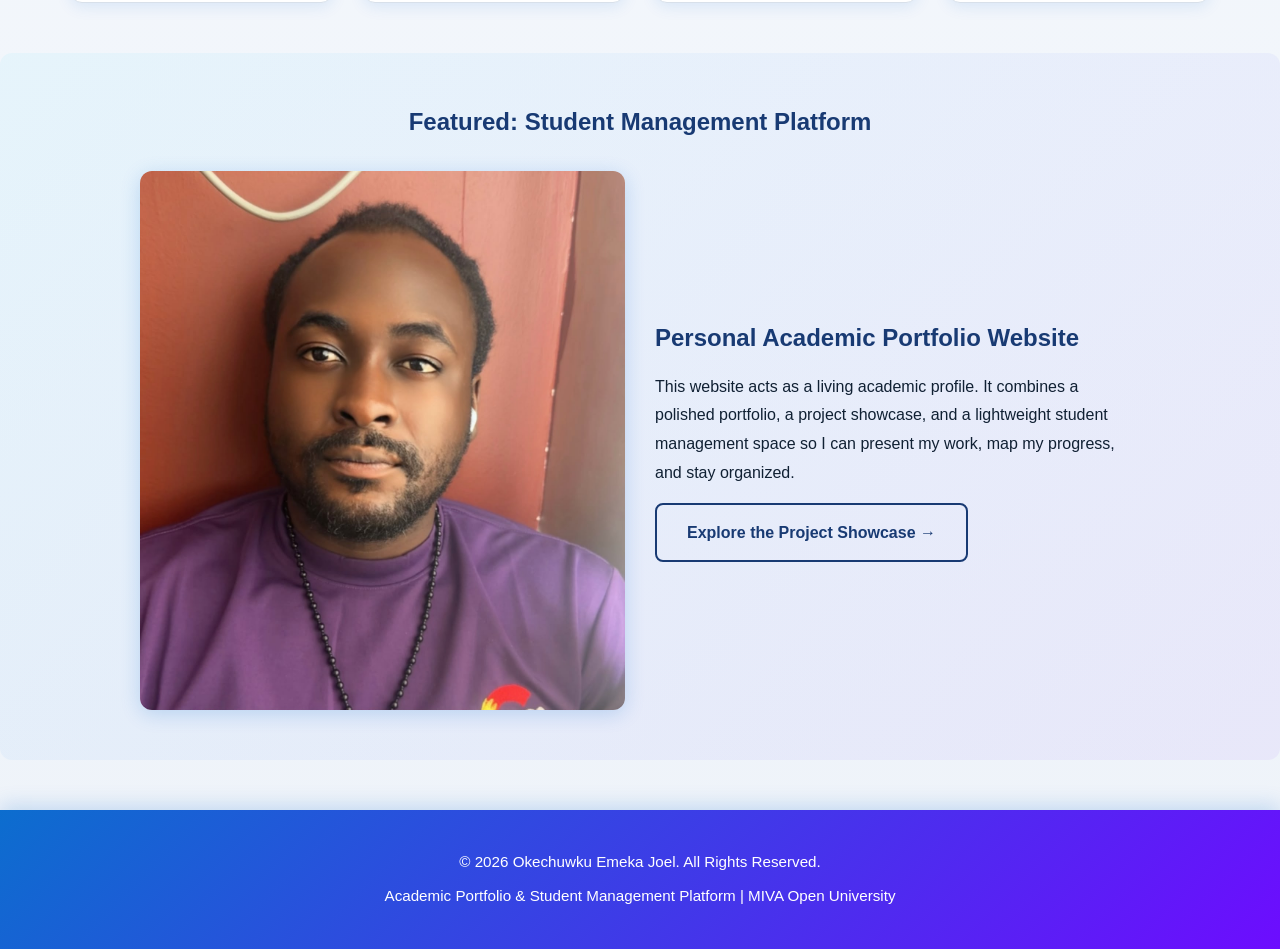
==== commit c55663f0: "Polish homepage with academic snapshot" ====
--- a/index.html
+++ b/index.html
@@ -48,17 +48,40 @@
 
                 <h1 class="hero-title">Okechuwku Emeka Joel</h1>
 
-                <p class="hero-subtitle">University Student | Academic Portfolio Builder | Student Activity Manager</p>
+                <p class="hero-subtitle">University Student | Academic Portfolio | Student Planner</p>
 
                 <p class="hero-motto">"Learning with purpose, building with discipline, and growing with every semester."</p>
 
                 <p class="hero-bio">
-                    Welcome to my personal academic portfolio and student management platform. This site showcases my profile, 
-                    academic achievements, skills, projects, and day-to-day study planning in one organized place. It is designed 
-                    to help me present my journey clearly while also managing personal academic tasks, deadlines, and collaborations.
+                    Welcome to my personal academic portfolio and student management platform. This site brings together my profile, 
+                    academic progress, projects, and study planning in one organized place so I can present my journey clearly and 
+                    stay on track with every semester.
                 </p>
 
                 <a href="about.html" class="cta-button">View Academic Profile</a>
+            </div>
+        </section>
+
+        <section class="project-stats">
+            <h2>Academic Snapshot</h2>
+
+            <div class="stats-grid">
+                <div class="stat-box">
+                    <h3>Profile</h3>
+                    <p>A focused overview of my academic identity and personal brand.</p>
+                </div>
+                <div class="stat-box">
+                    <h3>Skills</h3>
+                    <p>Research, communication, web design, and productive study habits.</p>
+                </div>
+                <div class="stat-box">
+                    <h3>Projects</h3>
+                    <p>Portfolio pages and student tools built to show practical growth.</p>
+                </div>
+                <div class="stat-box">
+                    <h3>Planner</h3>
+                    <p>An organized space for deadlines, tasks, and academic priorities.</p>
+                </div>
             </div>
         </section>
 
--- a/css/style.css
+++ b/css/style.css
@@ -775,6 +775,10 @@
     border-radius: var(--border-radius-lg);
 }
 
+.project-stats + .highlights {
+    margin-top: 0;
+}
+
 /* Project stats heading */
 .project-stats h2 {
     text-align: center;
@@ -816,6 +820,11 @@
 .stat-box p {
     color: var(--dark-text);
     font-weight: 600;
+}
+
+.project-stats .stat-box p {
+    font-weight: 500;
+    margin-top: var(--spacing-sm);
 }
 
 /* ============================================
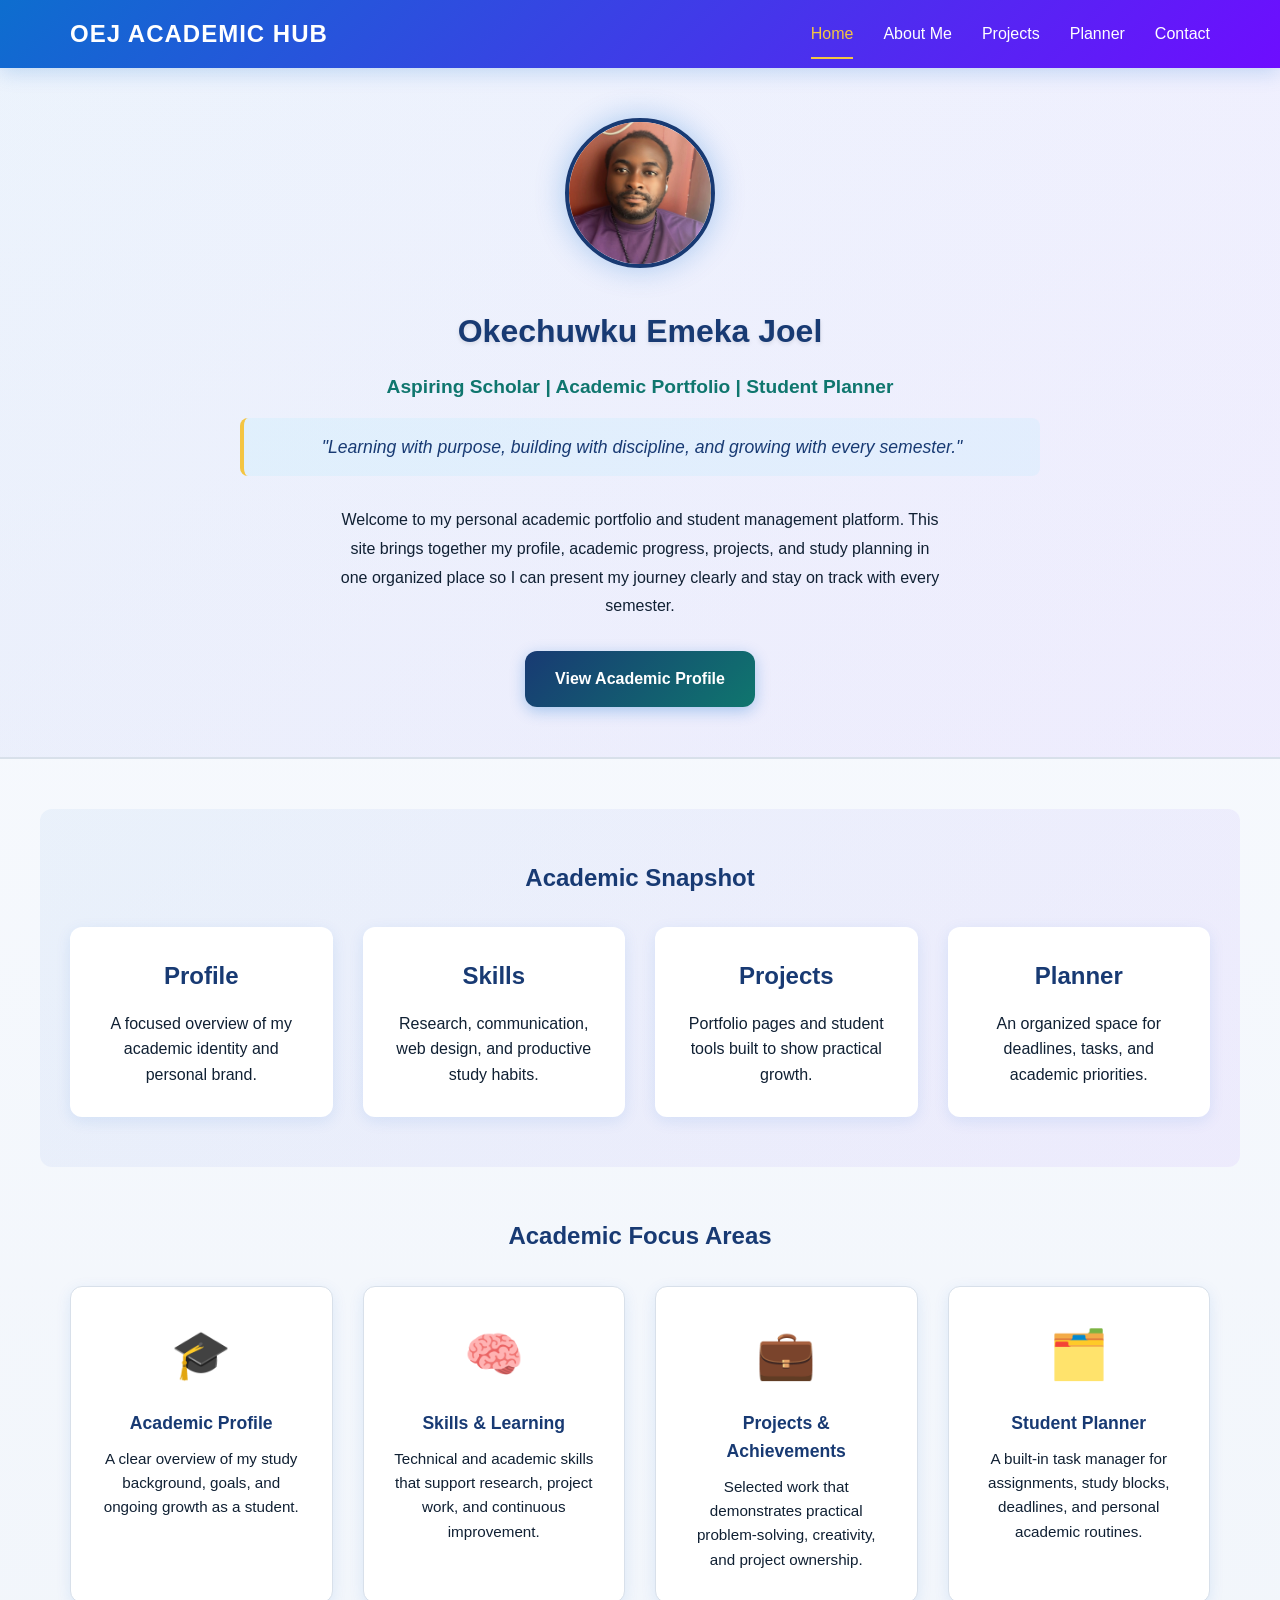
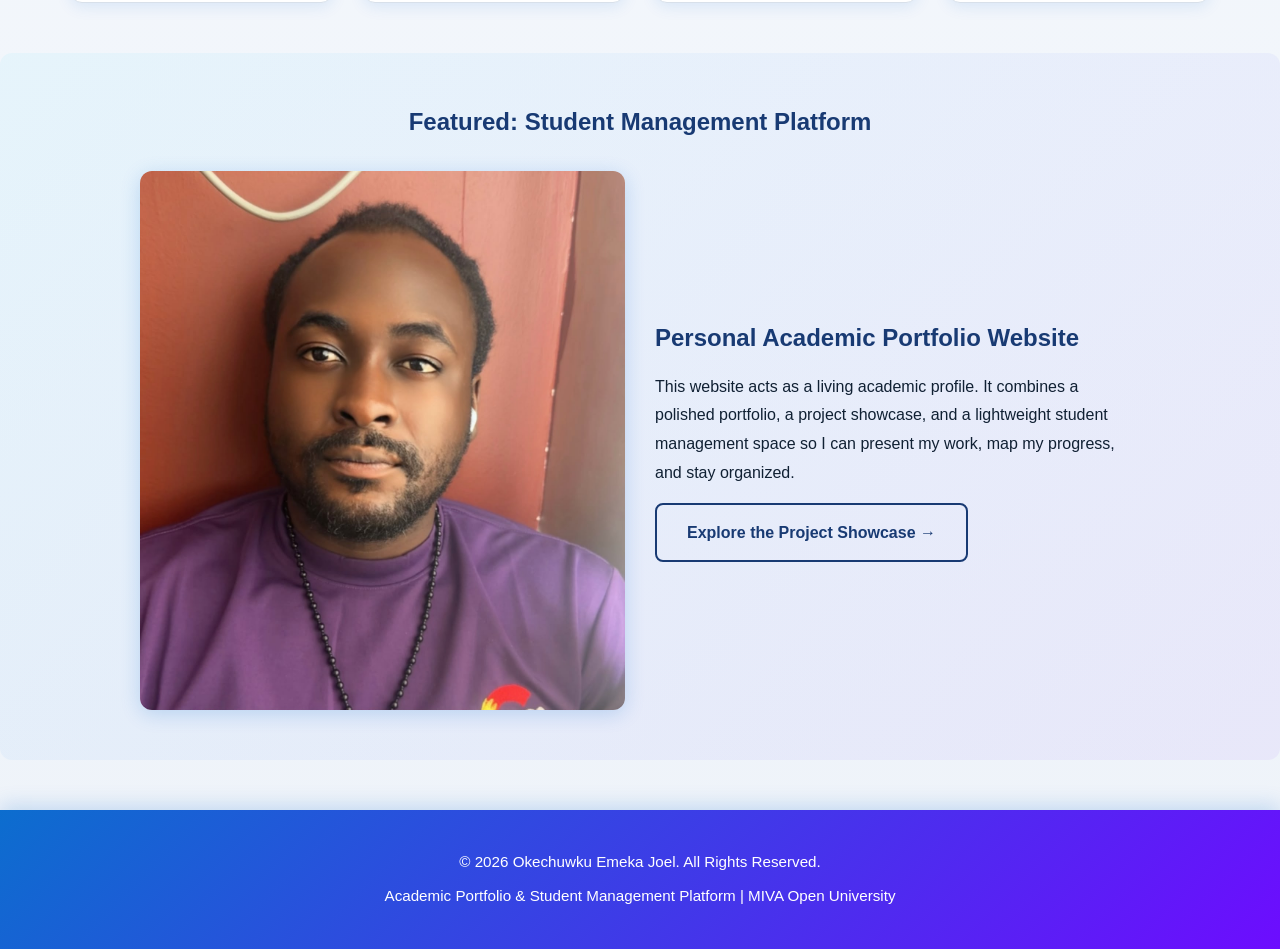
==== commit 86a0a8d1: "Refine homepage academic subtitle" ====
--- a/index.html
+++ b/index.html
@@ -48,7 +48,7 @@
 
                 <h1 class="hero-title">Okechuwku Emeka Joel</h1>
 
-                <p class="hero-subtitle">University Student | Academic Portfolio | Student Planner</p>
+                <p class="hero-subtitle">Aspiring Scholar | Academic Portfolio | Student Planner</p>
 
                 <p class="hero-motto">"Learning with purpose, building with discipline, and growing with every semester."</p>
 
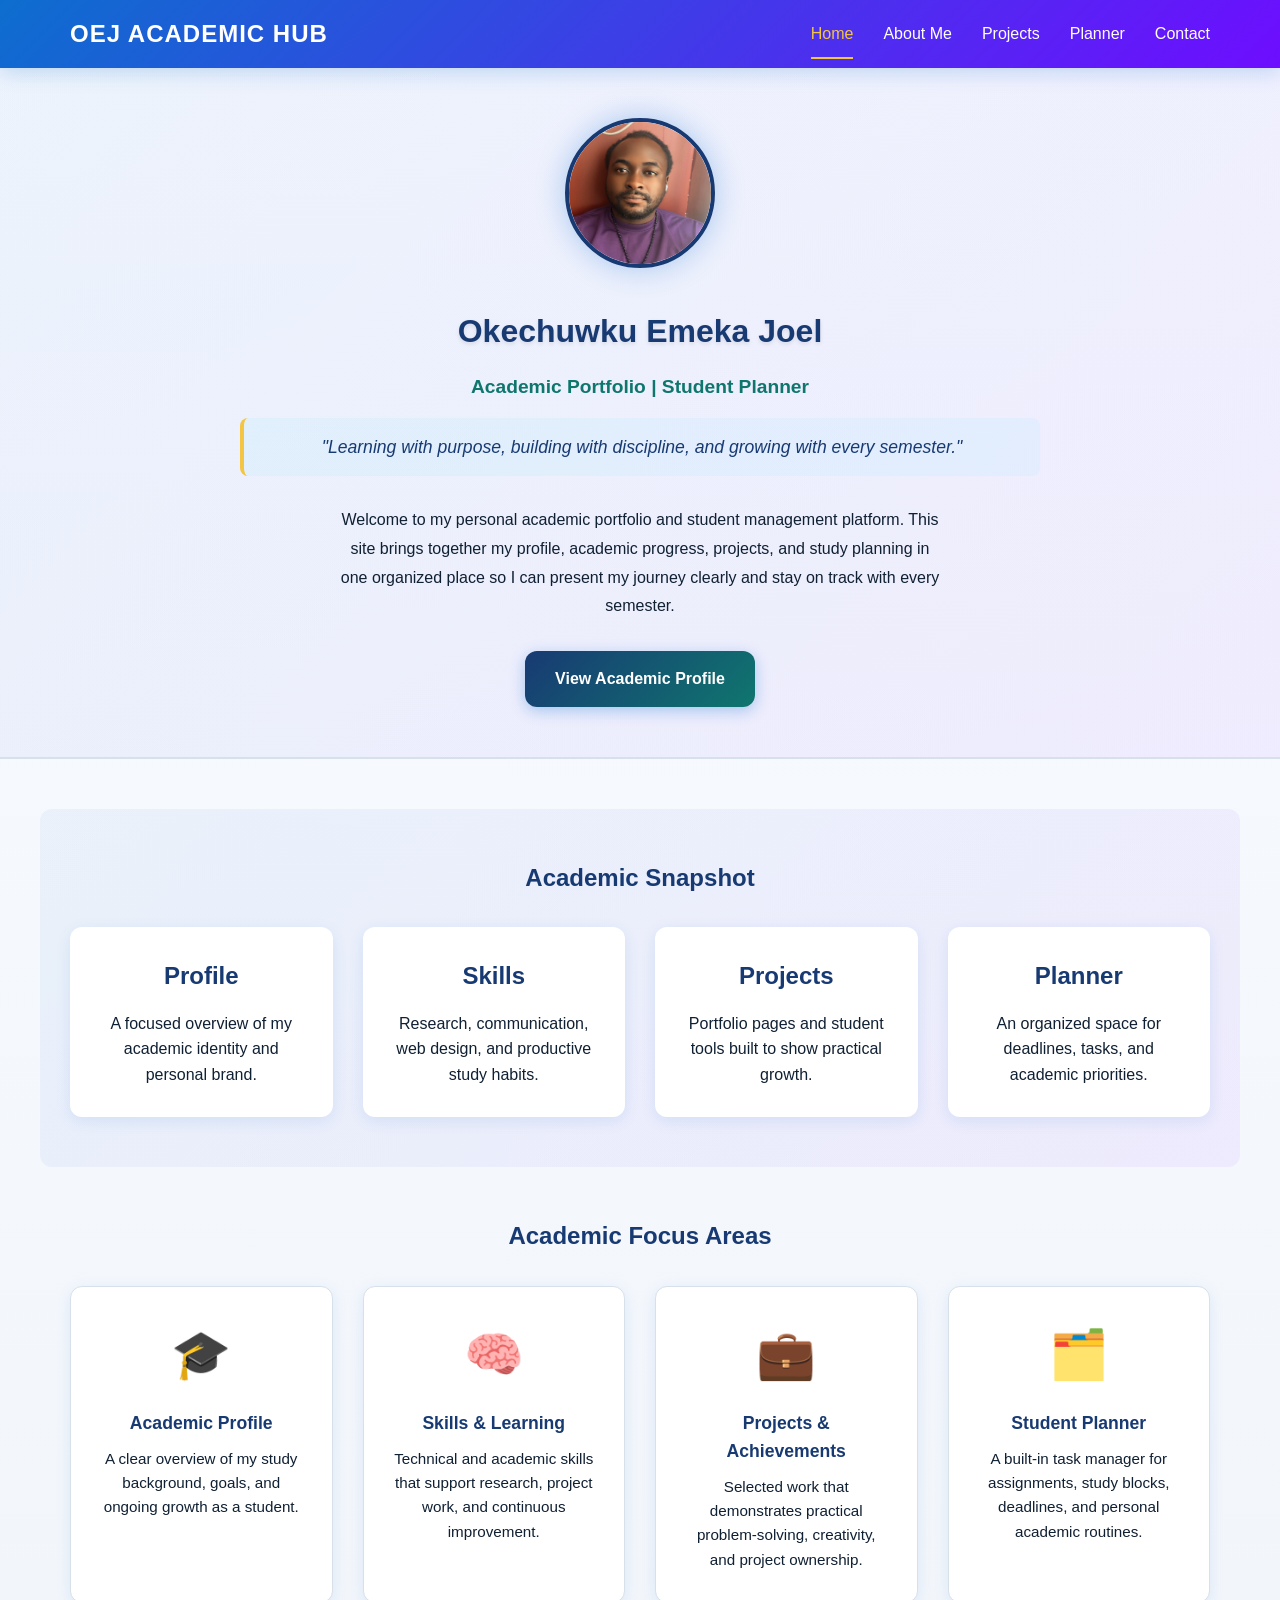
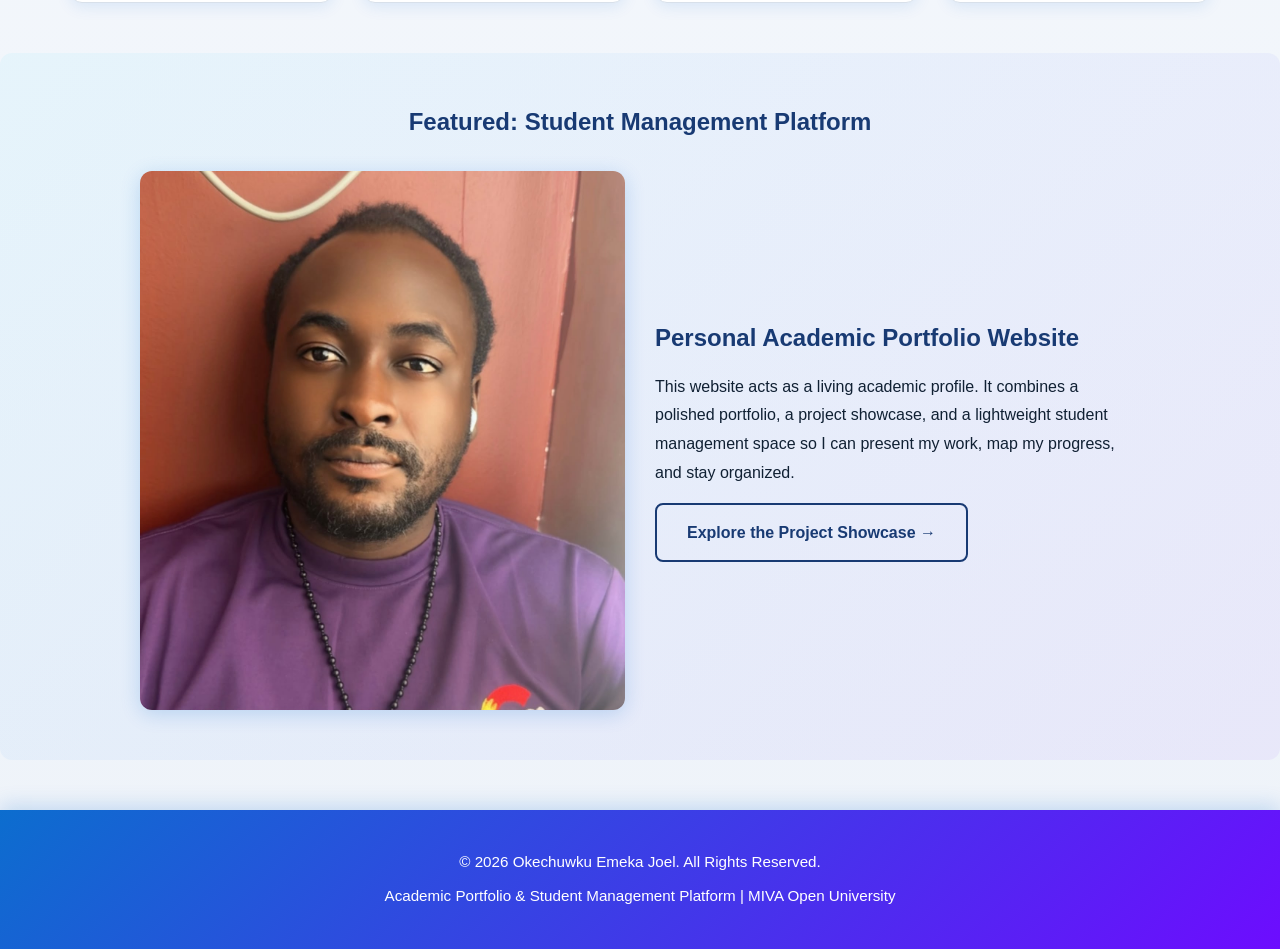
==== commit 214ba0f4: "Simplify homepage subtitle" ====
--- a/index.html
+++ b/index.html
@@ -48,7 +48,7 @@
 
                 <h1 class="hero-title">Okechuwku Emeka Joel</h1>
 
-                <p class="hero-subtitle">Aspiring Scholar | Academic Portfolio | Student Planner</p>
+                <p class="hero-subtitle">Academic Portfolio | Student Planner</p>
 
                 <p class="hero-motto">"Learning with purpose, building with discipline, and growing with every semester."</p>
 
